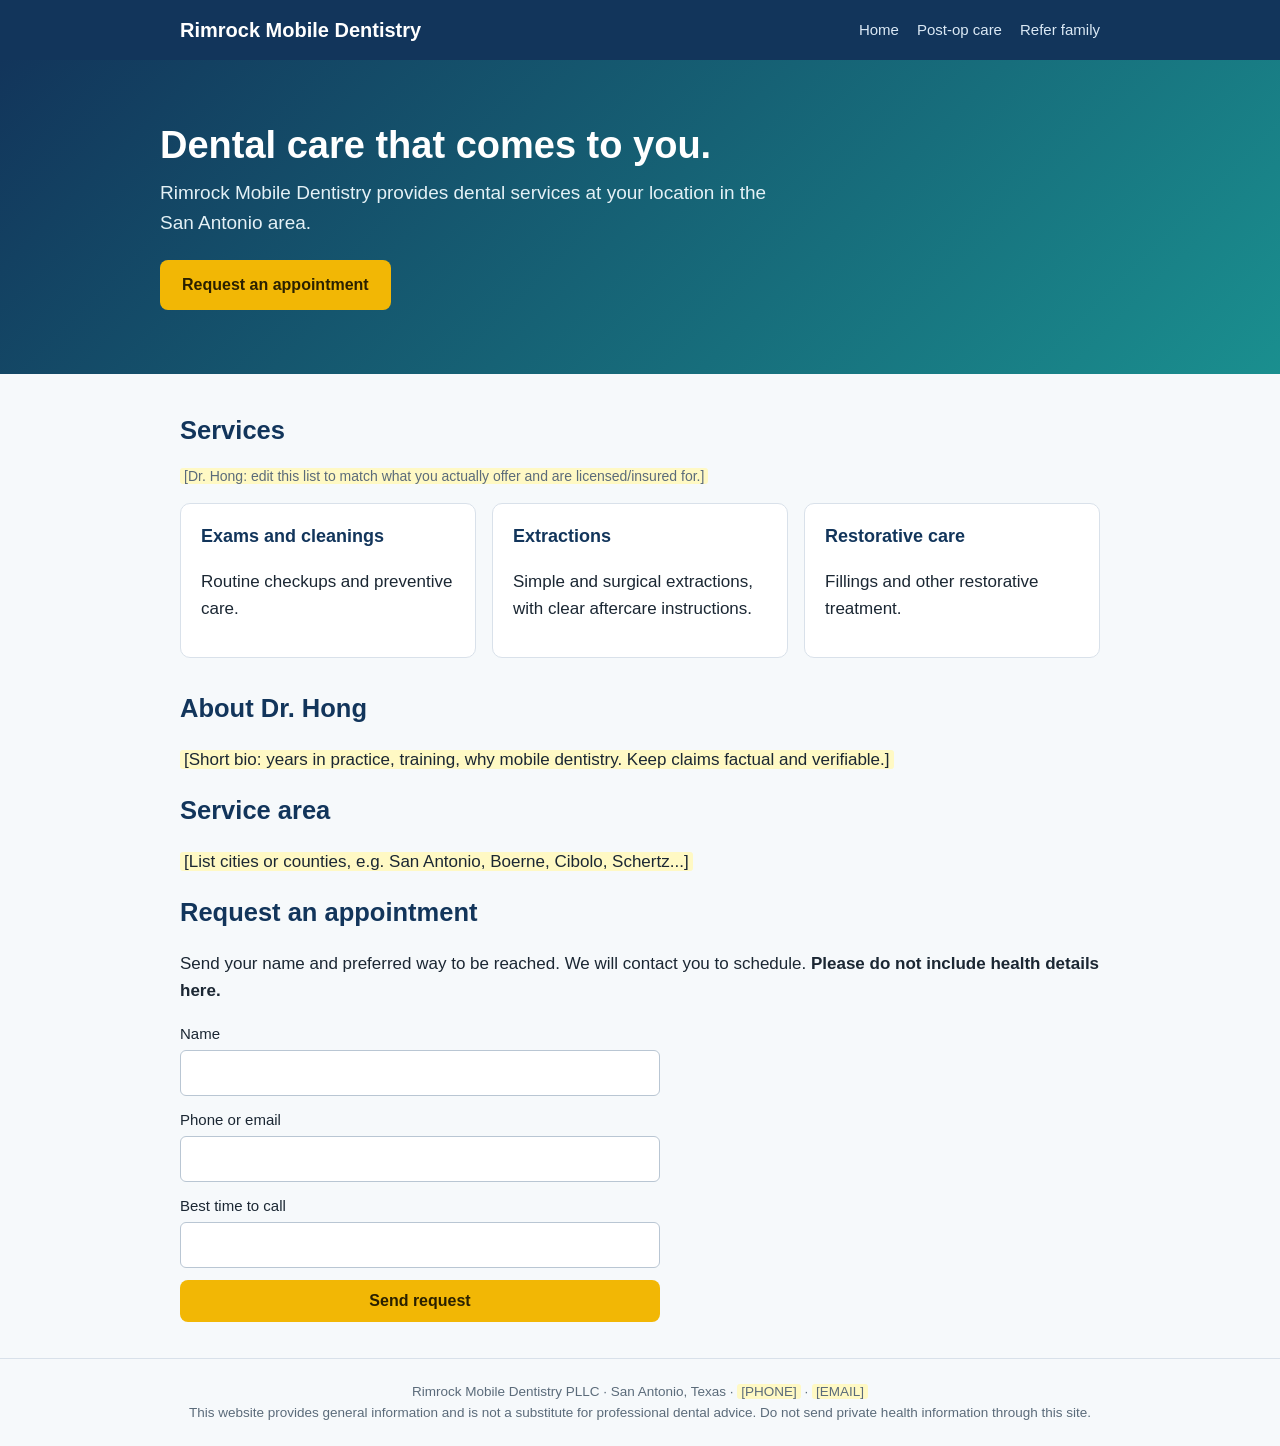
==== index.html @ 330c70b3 "Add files via upload" ====
<!DOCTYPE html><html lang="en"><head><meta charset="utf-8"><meta name="viewport" content="width=device-width, initial-scale=1"><title>Home | Rimrock Mobile Dentistry</title><meta name="description" content="Mobile dental care in San Antonio, Texas."><link rel="stylesheet" href="style.css"></head><body><header><div class="in"><a class="brand" href="index.html">Rimrock Mobile Dentistry</a><nav><a href="index.html">Home</a><a href="postop.html">Post-op care</a><a href="refer.html">Refer family</a></nav></div></header>
<section class="hero"><div class="in"><h1>Dental care that comes to you.</h1><p>Rimrock Mobile Dentistry provides dental services at your location in the San Antonio area.</p><a class="btn" href="#contact">Request an appointment</a></div></section>
<main>
<h2>Services</h2>
<p class="note"><span class="todo">[Dr. Hong: edit this list to match what you actually offer and are licensed/insured for.]</span></p>
<div class="grid">
<div class="card"><h3>Exams and cleanings</h3><p>Routine checkups and preventive care.</p></div>
<div class="card"><h3>Extractions</h3><p>Simple and surgical extractions, with clear aftercare instructions.</p></div>
<div class="card"><h3>Restorative care</h3><p>Fillings and other restorative treatment.</p></div>
</div>
<h2>About Dr. Hong</h2>
<p><span class="todo">[Short bio: years in practice, training, why mobile dentistry. Keep claims factual and verifiable.]</span></p>
<h2>Service area</h2>
<p><span class="todo">[List cities or counties, e.g. San Antonio, Boerne, Cibolo, Schertz...]</span></p>
<h2 id="contact">Request an appointment</h2>
<p>Send your name and preferred way to be reached. We will contact you to schedule. <strong>Please do not include health details here.</strong></p>
<form action="https://formspree.io/f/YOUR_FORM_ID" method="POST">
<label>Name<input name="name" required></label>
<label>Phone or email<input name="contact" required></label>
<label>Best time to call<input name="time"></label>
<button class="btn" type="submit">Send request</button>
</form>
</main>
<footer>Rimrock Mobile Dentistry PLLC &middot; San Antonio, Texas &middot; <span class="todo">[PHONE]</span> &middot; <span class="todo">[EMAIL]</span><br>This website provides general information and is not a substitute for professional dental advice. Do not send private health information through this site.</footer></body></html>
---- style.css ----
:root{--navy:#12355b;--teal:#1a8f8f;--ink:#1b2733;--muted:#5b6b7a;--bg:#f6f9fb;--card:#fff;--line:#d9e1ea}
*{box-sizing:border-box}
body{margin:0;font:17px/1.6 "Helvetica Neue",Helvetica,Arial,sans-serif;color:var(--ink);background:var(--bg)}
a{color:var(--teal)}
header{background:var(--navy);color:#fff}
header .in{max-width:960px;margin:0 auto;padding:14px 20px;display:flex;justify-content:space-between;align-items:center;gap:14px;flex-wrap:wrap}
header .brand{font-weight:700;font-size:20px;color:#fff;text-decoration:none}
nav a{color:#dbe9f5;text-decoration:none;margin-left:18px;font-size:15px}
nav a:hover,nav a[aria-current]{color:#fff;text-decoration:underline}
.hero{background:linear-gradient(135deg,#12355b,#1a8f8f);color:#fff;padding:64px 20px}
.hero .in{max-width:960px;margin:0 auto}
.hero h1{margin:0 0 10px;font-size:38px;line-height:1.15}
.hero p{max-width:620px;font-size:19px;margin:0 0 22px;color:#e4f1f6}
.btn{display:inline-block;background:#f2b705;color:#2a2000;font-weight:700;padding:12px 22px;border-radius:8px;text-decoration:none;border:0;font-size:16px;cursor:pointer}
.btn.alt{background:transparent;color:var(--navy);border:2px solid var(--navy)}
main{max-width:960px;margin:0 auto;padding:36px 20px}
h2{color:var(--navy);margin:0 0 8px}
.grid{display:grid;grid-template-columns:repeat(auto-fit,minmax(240px,1fr));gap:16px;margin:16px 0 30px}
.card{background:var(--card);border:1px solid var(--line);border-radius:10px;padding:18px 20px}
.card h3{margin:0 0 6px;color:var(--navy);font-size:18px}
.note{font-size:14px;color:var(--muted)}
.alert{background:#fff4e0;border-left:5px solid #c9791a;padding:12px 16px;border-radius:6px;margin:18px 0}
.todo{background:#fff9c4;padding:0 4px;border-radius:3px}
ol.steps li,ul.list li{margin:8px 0}
form{display:grid;gap:12px;max-width:480px}
label{display:grid;gap:4px;font-size:15px}
input,textarea{font:inherit;padding:10px;border:1px solid #b9c6d3;border-radius:6px}
input:focus-visible,textarea:focus-visible,a:focus-visible,button:focus-visible{outline:3px solid #f2b705;outline-offset:2px}
footer{border-top:1px solid var(--line);padding:22px 20px;text-align:center;color:var(--muted);font-size:13.5px}
@media (max-width:600px){.hero h1{font-size:30px}nav a{margin-left:12px}}
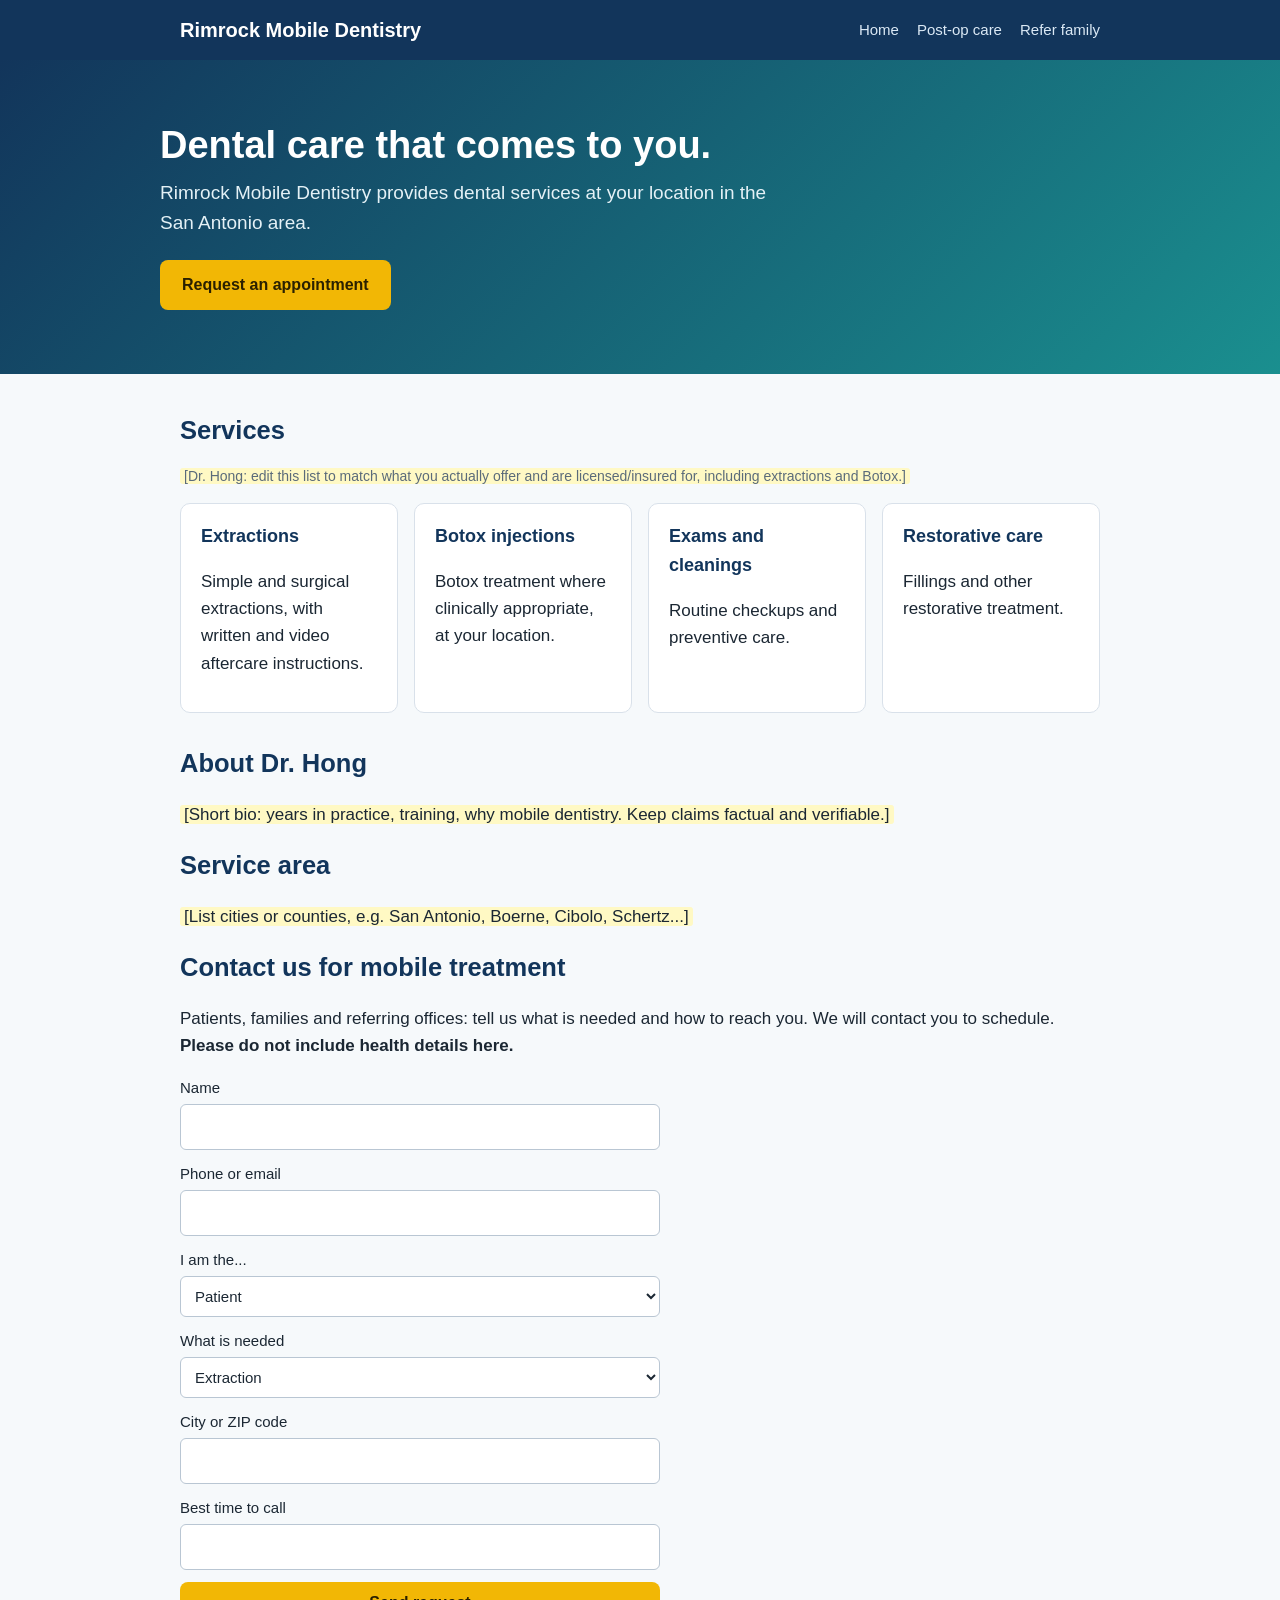
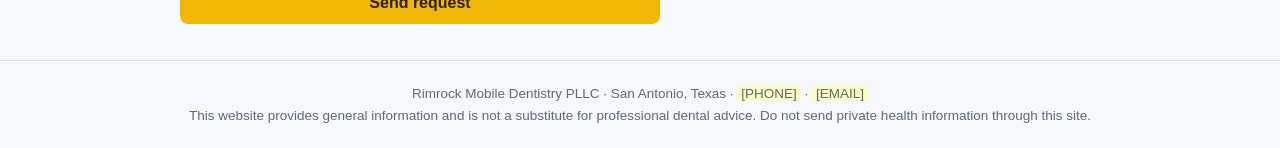
==== commit 7e412cbb: "Add files via upload" ====
--- a/index.html
+++ b/index.html
@@ -1,22 +1,27 @@
-<!DOCTYPE html><html lang="en"><head><meta charset="utf-8"><meta name="viewport" content="width=device-width, initial-scale=1"><title>Home | Rimrock Mobile Dentistry</title><meta name="description" content="Mobile dental care in San Antonio, Texas."><link rel="stylesheet" href="style.css"></head><body><header><div class="in"><a class="brand" href="index.html">Rimrock Mobile Dentistry</a><nav><a href="index.html">Home</a><a href="postop.html">Post-op care</a><a href="refer.html">Refer family</a></nav></div></header>
+<!DOCTYPE html><html lang="en"><head><meta charset="utf-8"><meta name="viewport" content="width=device-width, initial-scale=1"><title>Home | Rimrock Mobile Dentistry</title><meta name="description" content="Mobile dental care in San Antonio, Texas: extractions, Botox injections, exams and cleanings."><link rel="stylesheet" href="style.css"></head><body><header><div class="in"><a class="brand" href="index.html">Rimrock Mobile Dentistry</a><nav><a href="index.html">Home</a><a href="postop.html">Post-op care</a><a href="refer.html">Refer family</a></nav></div></header>
 <section class="hero"><div class="in"><h1>Dental care that comes to you.</h1><p>Rimrock Mobile Dentistry provides dental services at your location in the San Antonio area.</p><a class="btn" href="#contact">Request an appointment</a></div></section>
 <main>
 <h2>Services</h2>
-<p class="note"><span class="todo">[Dr. Hong: edit this list to match what you actually offer and are licensed/insured for.]</span></p>
-<div class="grid">
+<p class="note"><span class="todo">[Dr. Hong: edit this list to match what you actually offer and are licensed/insured for, including extractions and Botox.]</span></p>
+<div class="grid four">
+<div class="card"><h3>Extractions</h3><p>Simple and surgical extractions, with written and video aftercare instructions.</p></div>
+<div class="card"><h3>Botox injections</h3><p>Botox treatment where clinically appropriate, at your location.</p></div>
 <div class="card"><h3>Exams and cleanings</h3><p>Routine checkups and preventive care.</p></div>
-<div class="card"><h3>Extractions</h3><p>Simple and surgical extractions, with clear aftercare instructions.</p></div>
 <div class="card"><h3>Restorative care</h3><p>Fillings and other restorative treatment.</p></div>
 </div>
 <h2>About Dr. Hong</h2>
 <p><span class="todo">[Short bio: years in practice, training, why mobile dentistry. Keep claims factual and verifiable.]</span></p>
 <h2>Service area</h2>
 <p><span class="todo">[List cities or counties, e.g. San Antonio, Boerne, Cibolo, Schertz...]</span></p>
-<h2 id="contact">Request an appointment</h2>
-<p>Send your name and preferred way to be reached. We will contact you to schedule. <strong>Please do not include health details here.</strong></p>
+<h2 id="contact">Contact us for mobile treatment</h2>
+<p>Patients, families and referring offices: tell us what is needed and how to reach you. We will contact you to schedule. <strong>Please do not include health details here.</strong></p>
 <form action="https://formspree.io/f/YOUR_FORM_ID" method="POST">
+<input type="hidden" name="_subject" value="Rimrock mobile dentistry request">
 <label>Name<input name="name" required></label>
 <label>Phone or email<input name="contact" required></label>
+<label>I am the...<select name="who"><option>Patient</option><option>Family member or friend of the patient</option><option>Dental or medical office or facility</option></select></label>
+<label>What is needed<select name="service"><option>Extraction</option><option>Botox injection</option><option>Exam or cleaning</option><option>Not sure</option></select></label>
+<label>City or ZIP code<input name="area"></label>
 <label>Best time to call<input name="time"></label>
 <button class="btn" type="submit">Send request</button>
 </form>
--- a/style.css
+++ b/style.css
@@ -24,7 +24,20 @@
 ol.steps li,ul.list li{margin:8px 0}
 form{display:grid;gap:12px;max-width:480px}
 label{display:grid;gap:4px;font-size:15px}
-input,textarea{font:inherit;padding:10px;border:1px solid #b9c6d3;border-radius:6px}
-input:focus-visible,textarea:focus-visible,a:focus-visible,button:focus-visible{outline:3px solid #f2b705;outline-offset:2px}
+input,textarea,select{font:inherit;padding:10px;border:1px solid #b9c6d3;border-radius:6px;background:#fff;color:var(--ink)}
+input:focus-visible,textarea:focus-visible,select:focus-visible,a:focus-visible,button:focus-visible{outline:3px solid #f2b705;outline-offset:2px}
 footer{border-top:1px solid var(--line);padding:22px 20px;text-align:center;color:var(--muted);font-size:13.5px}
 @media (max-width:600px){.hero h1{font-size:30px}nav a{margin-left:12px}}
+
+/* --- additions: Botox card layout, pain schedule picture, post-op videos --- */
+.grid.four{grid-template-columns:repeat(auto-fit,minmax(200px,1fr))}
+.grid.two{grid-template-columns:repeat(auto-fit,minmax(300px,1fr))}
+.figure{margin:14px 0 30px}
+.figure img{display:block;width:100%;max-width:620px;height:auto;border:1px solid var(--line);border-radius:12px;background:#fff}
+.figure figcaption{font-size:14px;color:var(--muted);margin-top:8px}
+.videos{display:grid;grid-template-columns:repeat(auto-fit,minmax(300px,1fr));gap:18px;margin:16px 0 30px}
+.video-card{min-width:0}
+.video-card h3{margin:0 0 8px;color:var(--navy);font-size:18px}
+.video{aspect-ratio:16/9;border-radius:10px;overflow:hidden;background:#e6eef5;border:1px solid var(--line);display:grid;place-items:center;text-align:center;padding:12px;color:var(--muted);font-size:15px}
+.video.ready{padding:0;background:#000}
+.video iframe{width:100%;height:100%;border:0;display:block}
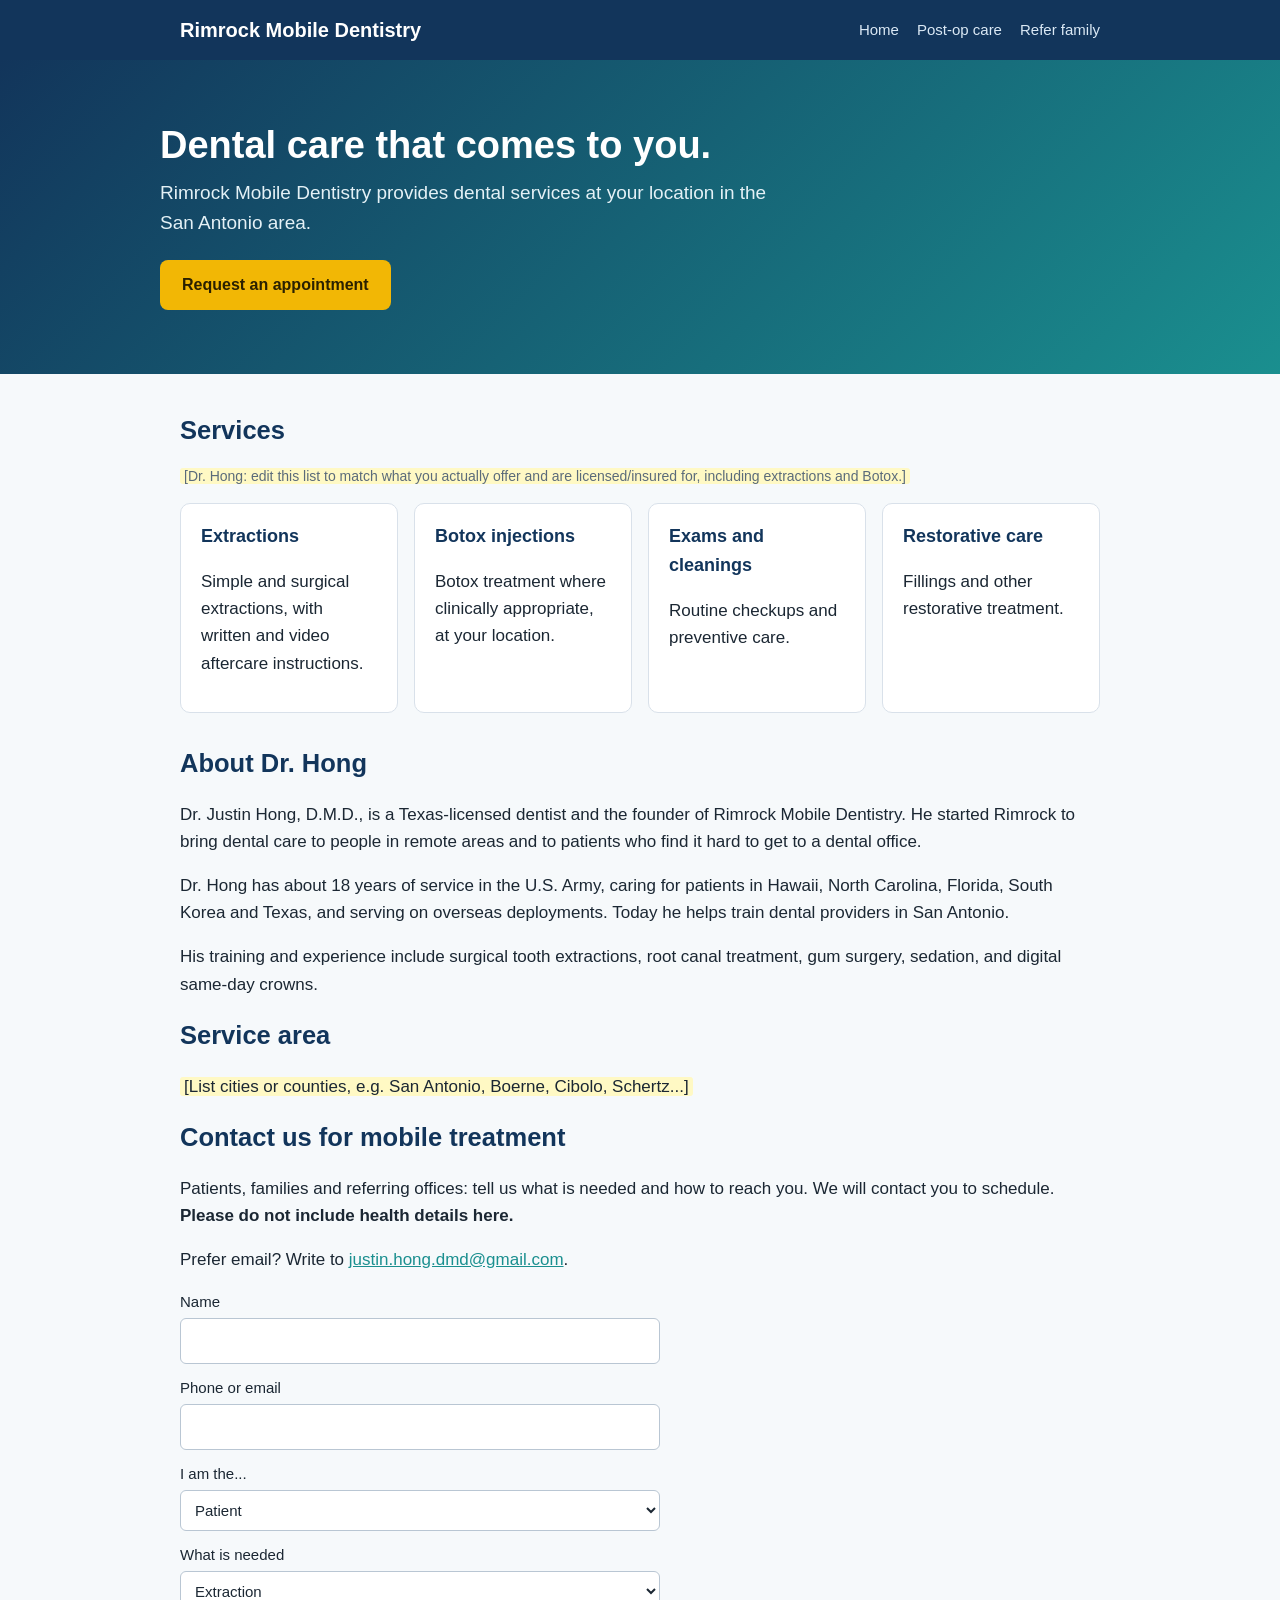
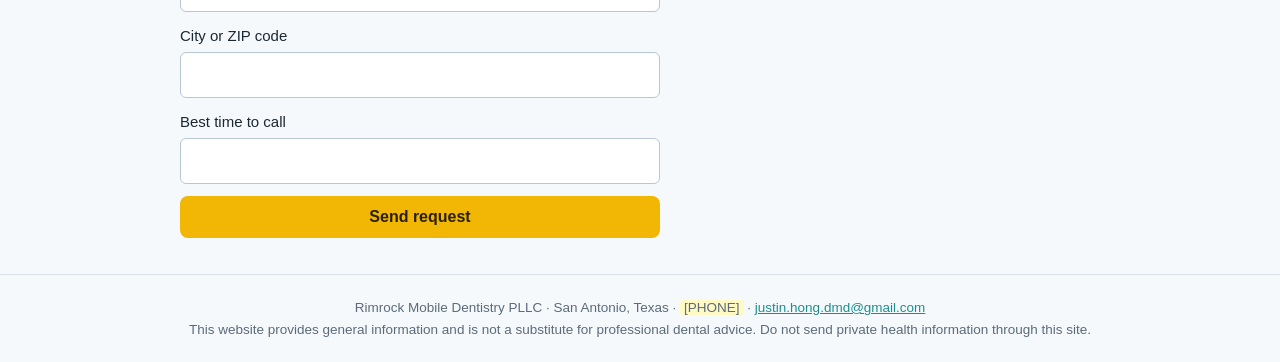
==== commit 41a5549b: "Add files via upload" ====
--- a/index.html
+++ b/index.html
@@ -10,11 +10,14 @@
 <div class="card"><h3>Restorative care</h3><p>Fillings and other restorative treatment.</p></div>
 </div>
 <h2>About Dr. Hong</h2>
-<p><span class="todo">[Short bio: years in practice, training, why mobile dentistry. Keep claims factual and verifiable.]</span></p>
+<p>Dr. Justin Hong, D.M.D., is a Texas-licensed dentist and the founder of Rimrock Mobile Dentistry. He started Rimrock to bring dental care to people in remote areas and to patients who find it hard to get to a dental office.</p>
+<p>Dr. Hong has about 18 years of service in the U.S. Army, caring for patients in Hawaii, North Carolina, Florida, South Korea and Texas, and serving on overseas deployments. Today he helps train dental providers in San Antonio.</p>
+<p>His training and experience include surgical tooth extractions, root canal treatment, gum surgery, sedation, and digital same-day crowns.</p>
 <h2>Service area</h2>
 <p><span class="todo">[List cities or counties, e.g. San Antonio, Boerne, Cibolo, Schertz...]</span></p>
 <h2 id="contact">Contact us for mobile treatment</h2>
 <p>Patients, families and referring offices: tell us what is needed and how to reach you. We will contact you to schedule. <strong>Please do not include health details here.</strong></p>
+<p>Prefer email? Write to <a href="mailto:justin.hong.dmd@gmail.com">justin.hong.dmd@gmail.com</a>.</p>
 <form action="https://formspree.io/f/YOUR_FORM_ID" method="POST">
 <input type="hidden" name="_subject" value="Rimrock mobile dentistry request">
 <label>Name<input name="name" required></label>
@@ -26,4 +29,4 @@
 <button class="btn" type="submit">Send request</button>
 </form>
 </main>
-<footer>Rimrock Mobile Dentistry PLLC &middot; San Antonio, Texas &middot; <span class="todo">[PHONE]</span> &middot; <span class="todo">[EMAIL]</span><br>This website provides general information and is not a substitute for professional dental advice. Do not send private health information through this site.</footer></body></html>
+<footer>Rimrock Mobile Dentistry PLLC &middot; San Antonio, Texas &middot; <span class="todo">[PHONE]</span> &middot; <a href="mailto:justin.hong.dmd@gmail.com">justin.hong.dmd@gmail.com</a><br>This website provides general information and is not a substitute for professional dental advice. Do not send private health information through this site.</footer></body></html>
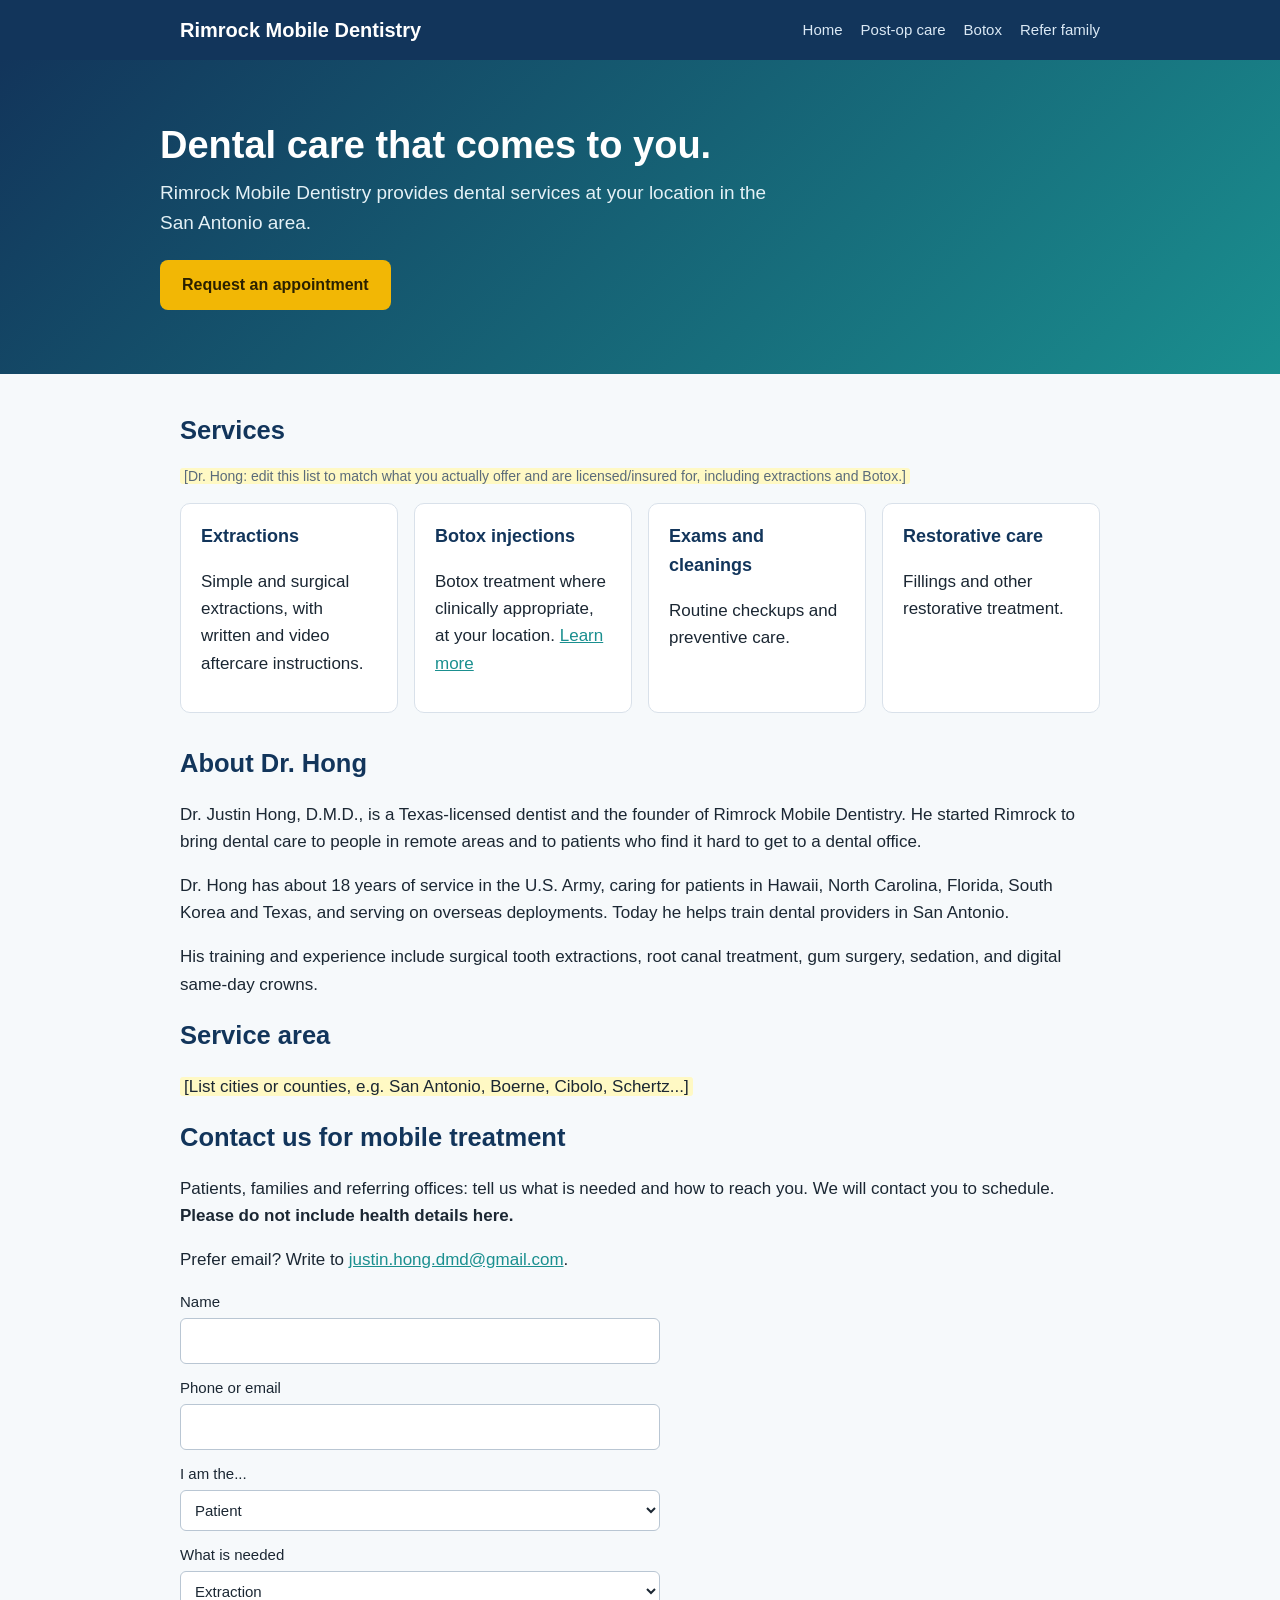
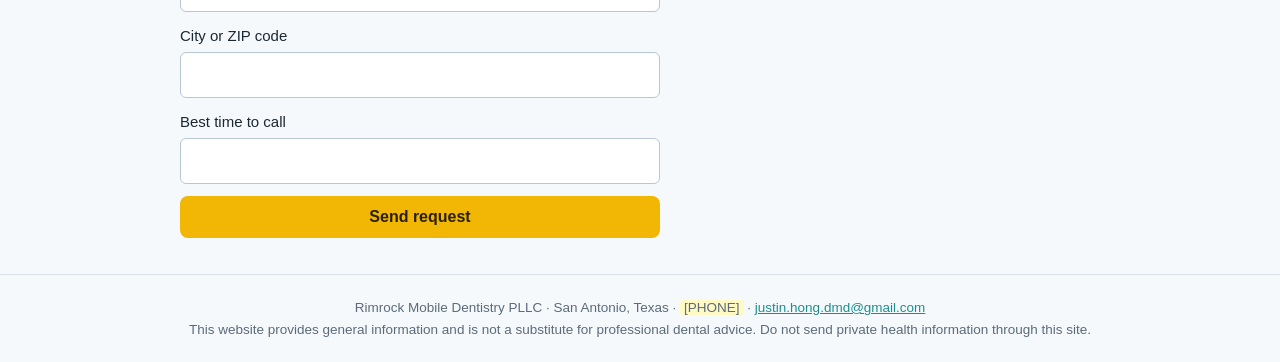
==== commit 03bd410b: "Add files via upload" ====
--- a/index.html
+++ b/index.html
@@ -1,11 +1,11 @@
-<!DOCTYPE html><html lang="en"><head><meta charset="utf-8"><meta name="viewport" content="width=device-width, initial-scale=1"><title>Home | Rimrock Mobile Dentistry</title><meta name="description" content="Mobile dental care in San Antonio, Texas: extractions, Botox injections, exams and cleanings."><link rel="stylesheet" href="style.css"></head><body><header><div class="in"><a class="brand" href="index.html">Rimrock Mobile Dentistry</a><nav><a href="index.html">Home</a><a href="postop.html">Post-op care</a><a href="refer.html">Refer family</a></nav></div></header>
+<!DOCTYPE html><html lang="en"><head><meta charset="utf-8"><meta name="viewport" content="width=device-width, initial-scale=1"><title>Home | Rimrock Mobile Dentistry</title><meta name="description" content="Mobile dental care in San Antonio, Texas: extractions, Botox injections, exams and cleanings."><link rel="stylesheet" href="style.css"></head><body><header><div class="in"><a class="brand" href="index.html">Rimrock Mobile Dentistry</a><nav><a href="index.html">Home</a><a href="postop.html">Post-op care</a><a href="botox.html">Botox</a><a href="refer.html">Refer family</a></nav></div></header>
 <section class="hero"><div class="in"><h1>Dental care that comes to you.</h1><p>Rimrock Mobile Dentistry provides dental services at your location in the San Antonio area.</p><a class="btn" href="#contact">Request an appointment</a></div></section>
 <main>
 <h2>Services</h2>
 <p class="note"><span class="todo">[Dr. Hong: edit this list to match what you actually offer and are licensed/insured for, including extractions and Botox.]</span></p>
 <div class="grid four">
 <div class="card"><h3>Extractions</h3><p>Simple and surgical extractions, with written and video aftercare instructions.</p></div>
-<div class="card"><h3>Botox injections</h3><p>Botox treatment where clinically appropriate, at your location.</p></div>
+<div class="card"><h3>Botox injections</h3><p>Botox treatment where clinically appropriate, at your location. <a href="botox.html">Learn more</a></p></div>
 <div class="card"><h3>Exams and cleanings</h3><p>Routine checkups and preventive care.</p></div>
 <div class="card"><h3>Restorative care</h3><p>Fillings and other restorative treatment.</p></div>
 </div>
--- a/style.css
+++ b/style.css
@@ -41,3 +41,4 @@
 .video{aspect-ratio:16/9;border-radius:10px;overflow:hidden;background:#e6eef5;border:1px solid var(--line);display:grid;place-items:center;text-align:center;padding:12px;color:var(--muted);font-size:15px}
 .video.ready{padding:0;background:#000}
 .video iframe{width:100%;height:100%;border:0;display:block}
+.figure.wide svg{max-width:700px;border:1px solid var(--line);border-radius:12px}
